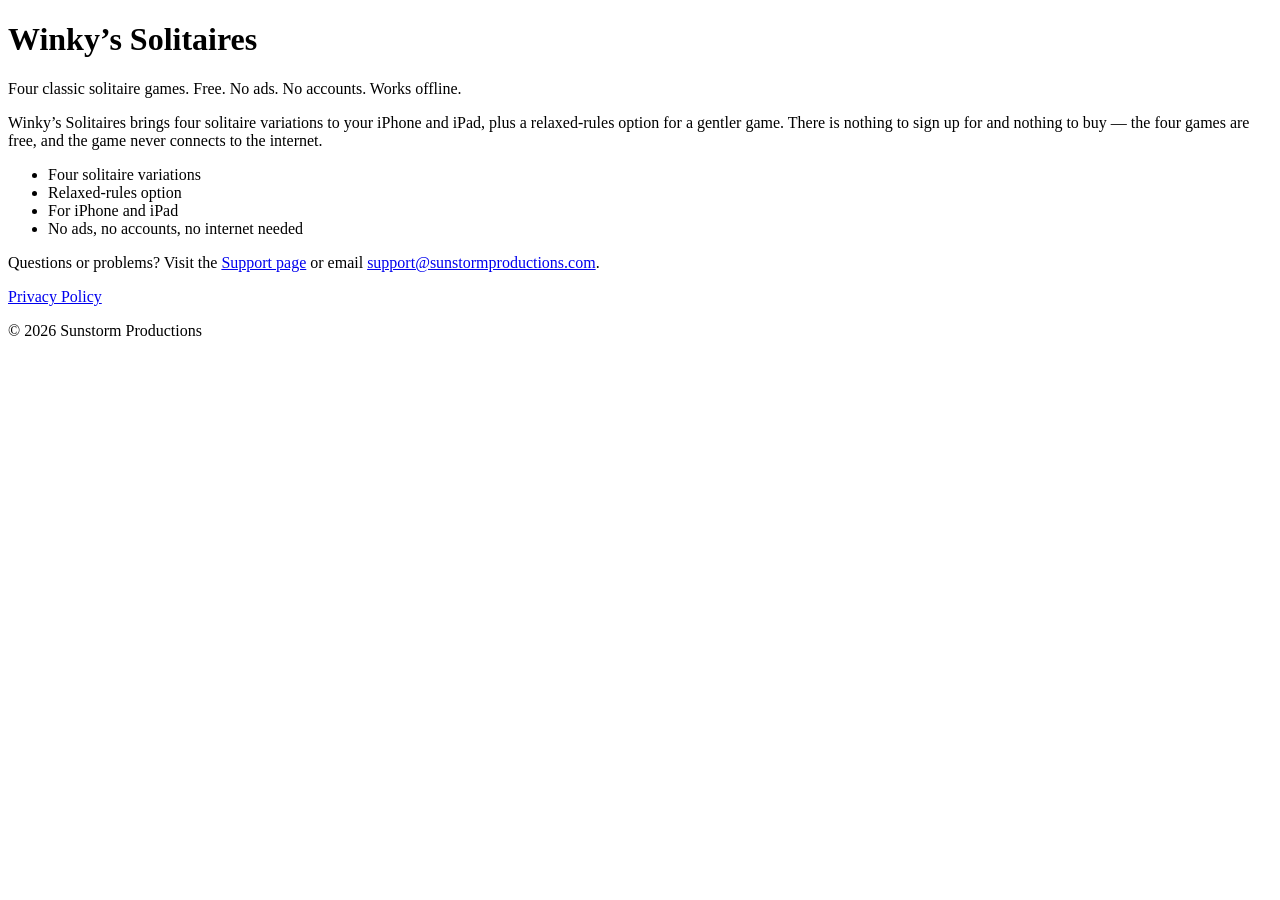
==== index.html @ 1a93cd99 "Create index.html This HTML file serves as the main page for Winky's Solitaires, providing informati" ====
<!DOCTYPE html>
<html lang="en">
<head>
<meta charset="utf-8">
<meta name="viewport" content="width=device-width, initial-scale=1">
<title>Winky&rsquo;s Solitaires</title>
<meta name="description" content="Winky's Solitaires — four classic solitaire games for iPhone and iPad. Free, no ads, no accounts, works offline.">
<link rel="stylesheet" href="styles.css">
</head>
<body>
<main>
  <h1>Winky&rsquo;s Solitaires</h1>
  <p class="tagline">Four classic solitaire games. Free. No ads. No accounts. Works offline.</p>

  <p>Winky&rsquo;s Solitaires brings four solitaire variations to your iPhone and iPad, plus a relaxed-rules option for a gentler game. There is nothing to sign up for and nothing to buy &mdash; the four games are free, and the game never connects to the internet.</p>

  <ul>
    <li>Four solitaire variations</li>
    <li>Relaxed-rules option</li>
    <li>For iPhone and iPad</li>
    <li>No ads, no accounts, no internet needed</li>
  </ul>

  <p>Questions or problems? Visit the <a href="support.html">Support page</a> or email <a href="mailto:support@sunstormproductions.com">support@sunstormproductions.com</a>.</p>

  <p><a href="privacy.html">Privacy Policy</a></p>
</main>
<footer>
  <p>&copy; 2026 Sunstorm Productions</p>
</footer>
</body>
</html>
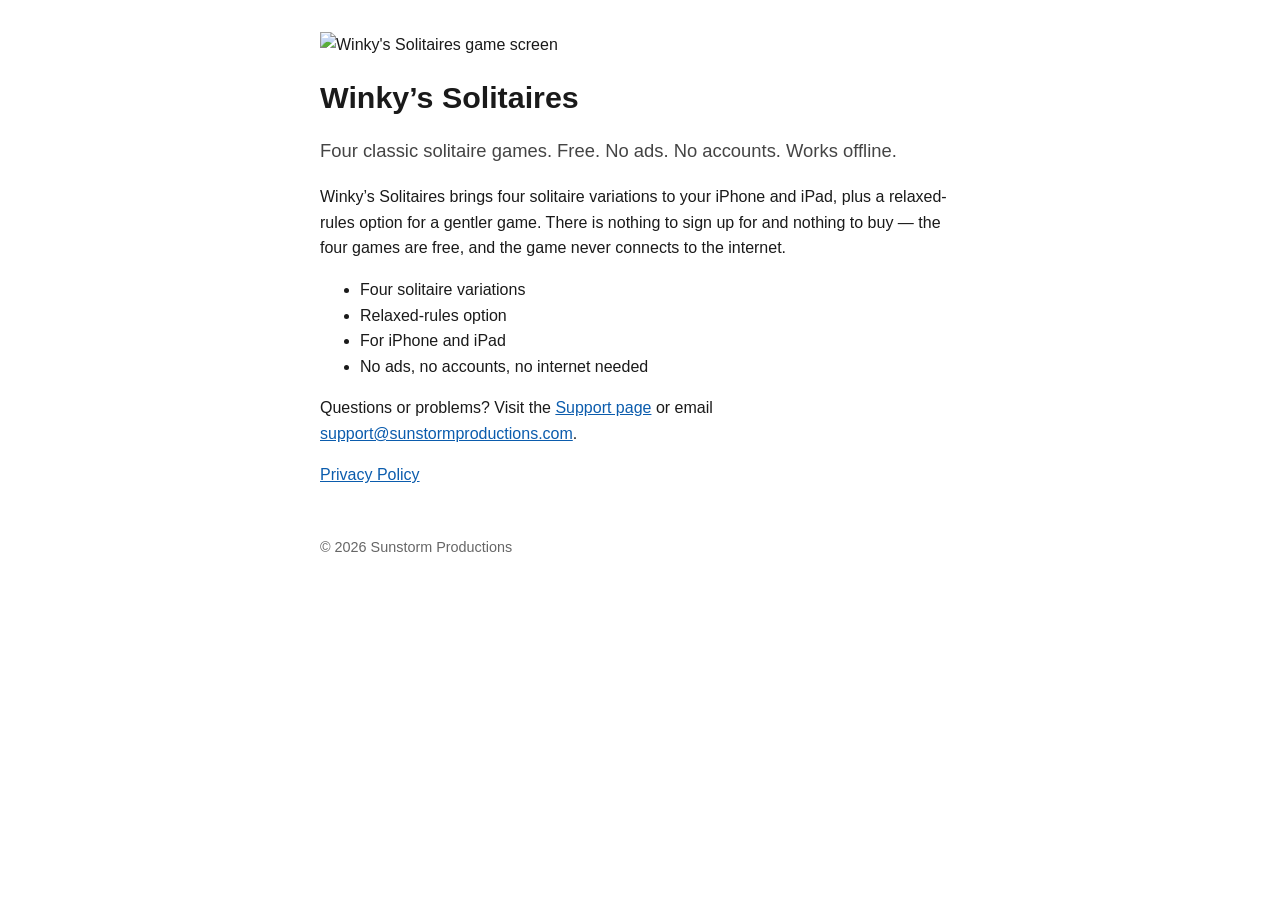
==== commit cb62f9e1: "Add image to index.html for game screen" ====
--- a/index.html
+++ b/index.html
@@ -8,6 +8,7 @@
 <link rel="stylesheet" href="styles.css">
 </head>
 <body>
+  <img src="Winky Libby Landscape" alt="Winky's Solitaires game screen">
 <main>
   <h1>Winky&rsquo;s Solitaires</h1>
   <p class="tagline">Four classic solitaire games. Free. No ads. No accounts. Works offline.</p>
--- a/styles.css
+++ b/styles.css
@@ -0,0 +1,13 @@
+body {
+  font-family: -apple-system, BlinkMacSystemFont, "Segoe UI", Helvetica, Arial, sans-serif;
+  line-height: 1.6;
+  color: #1a1a1a;
+  max-width: 640px;
+  margin: 0 auto;
+  padding: 2rem 1.25rem;
+}
+h1 { font-size: 1.9rem; line-height: 1.25; }
+h2 { font-size: 1.25rem; margin-top: 1.75rem; }
+.tagline { font-size: 1.15rem; color: #444; }
+a { color: #0b5cad; }
+footer { margin-top: 3rem; color: #666; font-size: 0.9rem; }
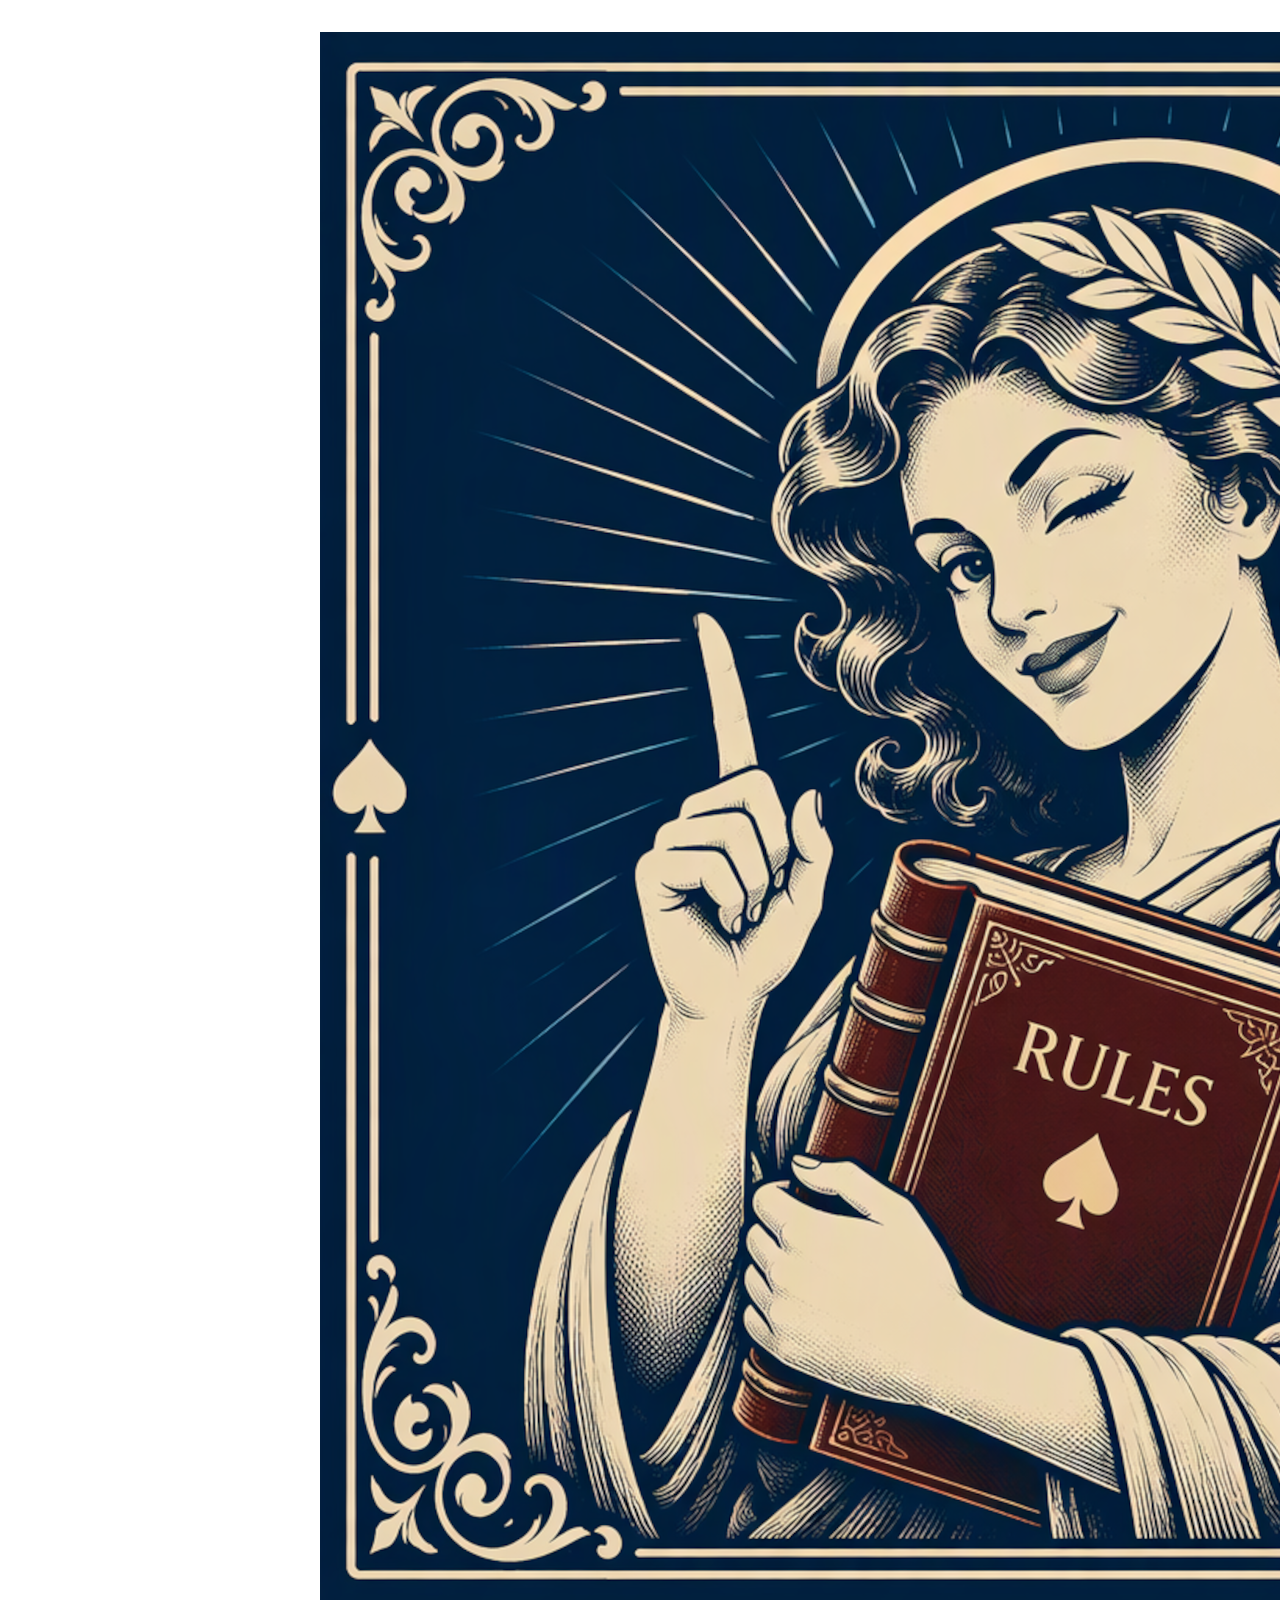
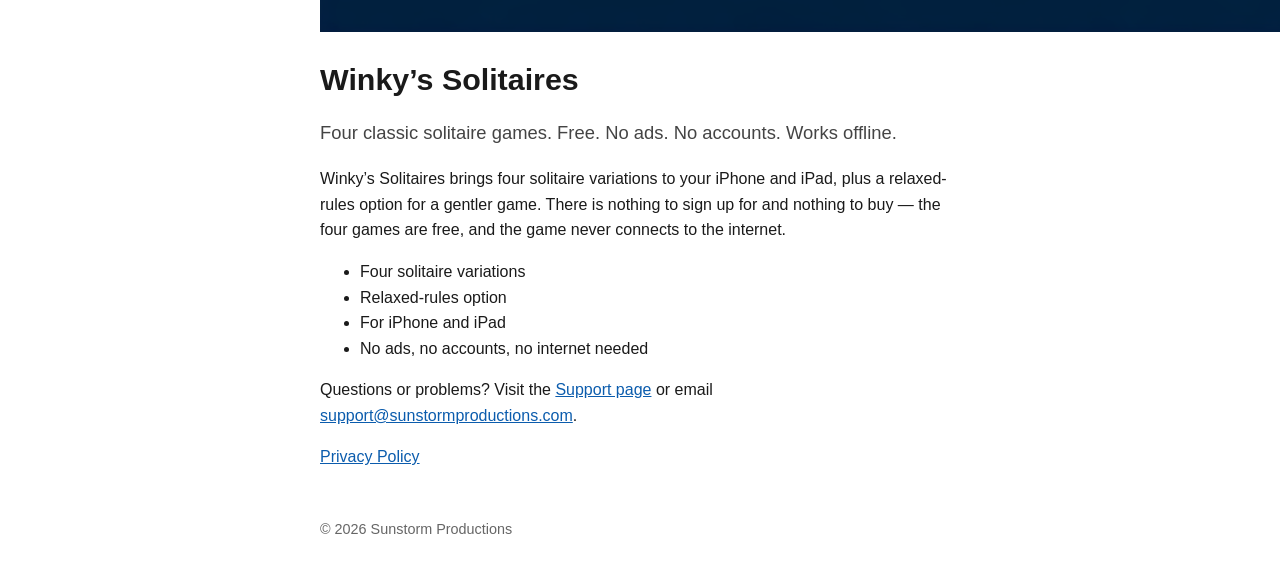
==== commit c560d198: "Fix image source in index.html" ====
--- a/index.html
+++ b/index.html
@@ -8,7 +8,7 @@
 <link rel="stylesheet" href="styles.css">
 </head>
 <body>
-  <img src="Winky Libby Landscape" alt="Winky's Solitaires game screen">
+  <img src="Winky%20Libby%20Landscape.png" alt="Winky's Solitaires game screen">
 <main>
   <h1>Winky&rsquo;s Solitaires</h1>
   <p class="tagline">Four classic solitaire games. Free. No ads. No accounts. Works offline.</p>
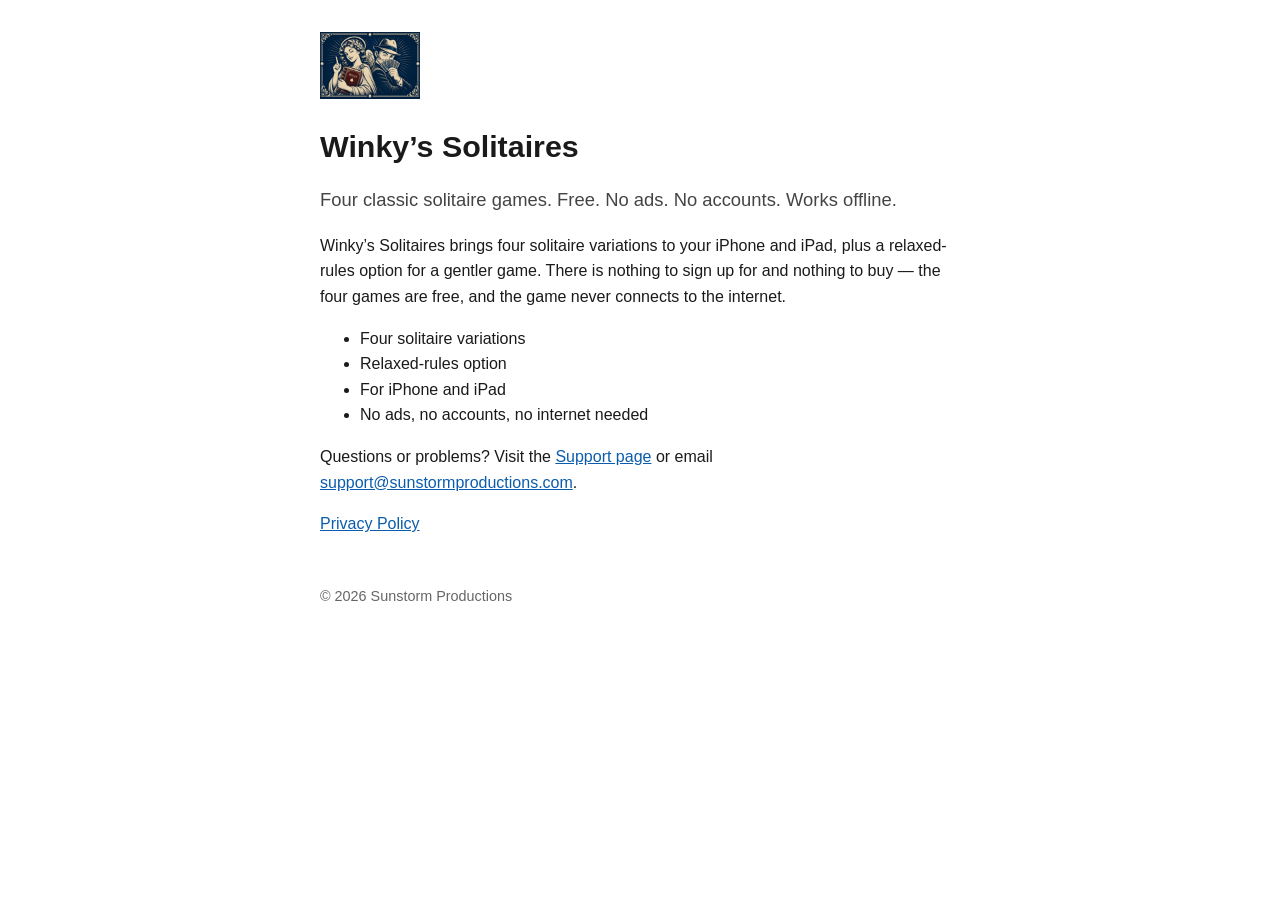
==== commit 2bd76627: "Add width attribute to game screen image" ====
--- a/index.html
+++ b/index.html
@@ -8,7 +8,7 @@
 <link rel="stylesheet" href="styles.css">
 </head>
 <body>
-  <img src="Winky%20Libby%20Landscape.png" alt="Winky's Solitaires game screen">
+  <img src="Winky%20Libby%20Landscape.png" width=100px alt="Winky's Solitaires game screen">
 <main>
   <h1>Winky&rsquo;s Solitaires</h1>
   <p class="tagline">Four classic solitaire games. Free. No ads. No accounts. Works offline.</p>
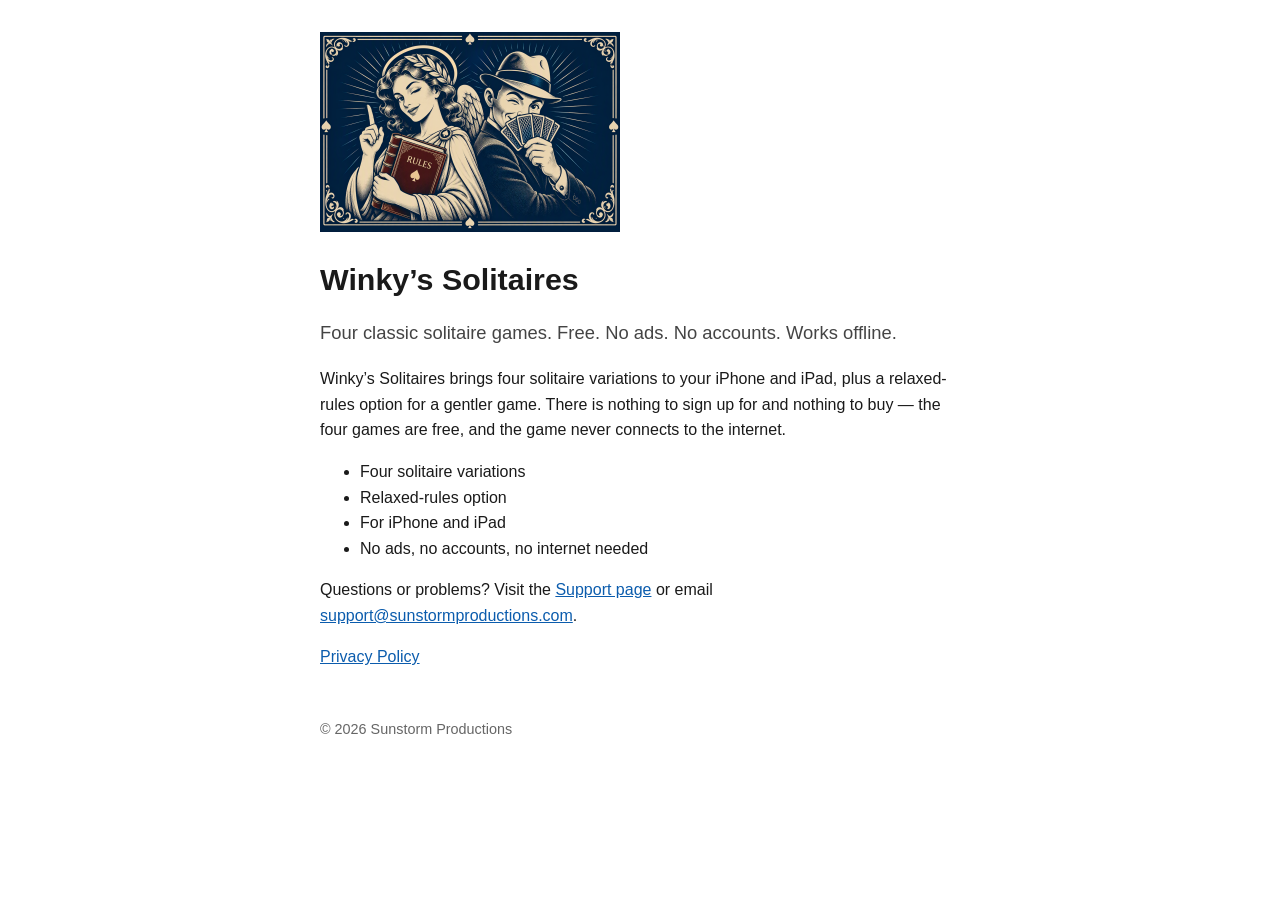
==== commit b92e439c: "Increase image width in index.html" ====
--- a/index.html
+++ b/index.html
@@ -8,7 +8,7 @@
 <link rel="stylesheet" href="styles.css">
 </head>
 <body>
-  <img src="Winky%20Libby%20Landscape.png" width=100px alt="Winky's Solitaires game screen">
+  <img src="Winky%20Libby%20Landscape.png" width=300px alt="Winky's Solitaires game screen">
 <main>
   <h1>Winky&rsquo;s Solitaires</h1>
   <p class="tagline">Four classic solitaire games. Free. No ads. No accounts. Works offline.</p>
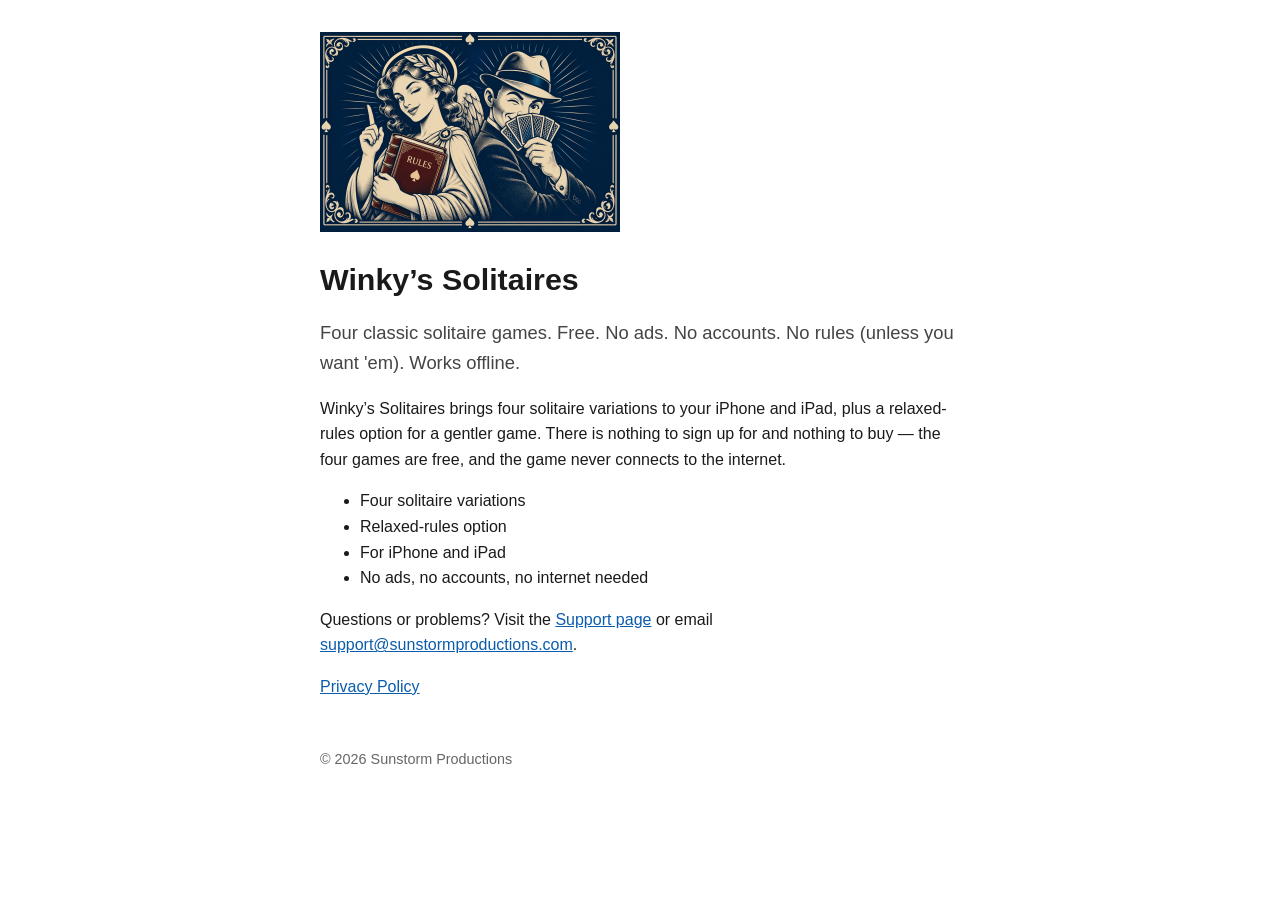
==== commit 601ad6a2: "Modify tagline in index.html Updated tagline to include 'No rules (unless you want 'em)'" ====
--- a/index.html
+++ b/index.html
@@ -11,7 +11,7 @@
   <img src="Winky%20Libby%20Landscape.png" width=300px alt="Winky's Solitaires game screen">
 <main>
   <h1>Winky&rsquo;s Solitaires</h1>
-  <p class="tagline">Four classic solitaire games. Free. No ads. No accounts. Works offline.</p>
+  <p class="tagline">Four classic solitaire games. Free. No ads. No accounts. No rules (unless you want 'em). Works offline.</p>
 
   <p>Winky&rsquo;s Solitaires brings four solitaire variations to your iPhone and iPad, plus a relaxed-rules option for a gentler game. There is nothing to sign up for and nothing to buy &mdash; the four games are free, and the game never connects to the internet.</p>
 
